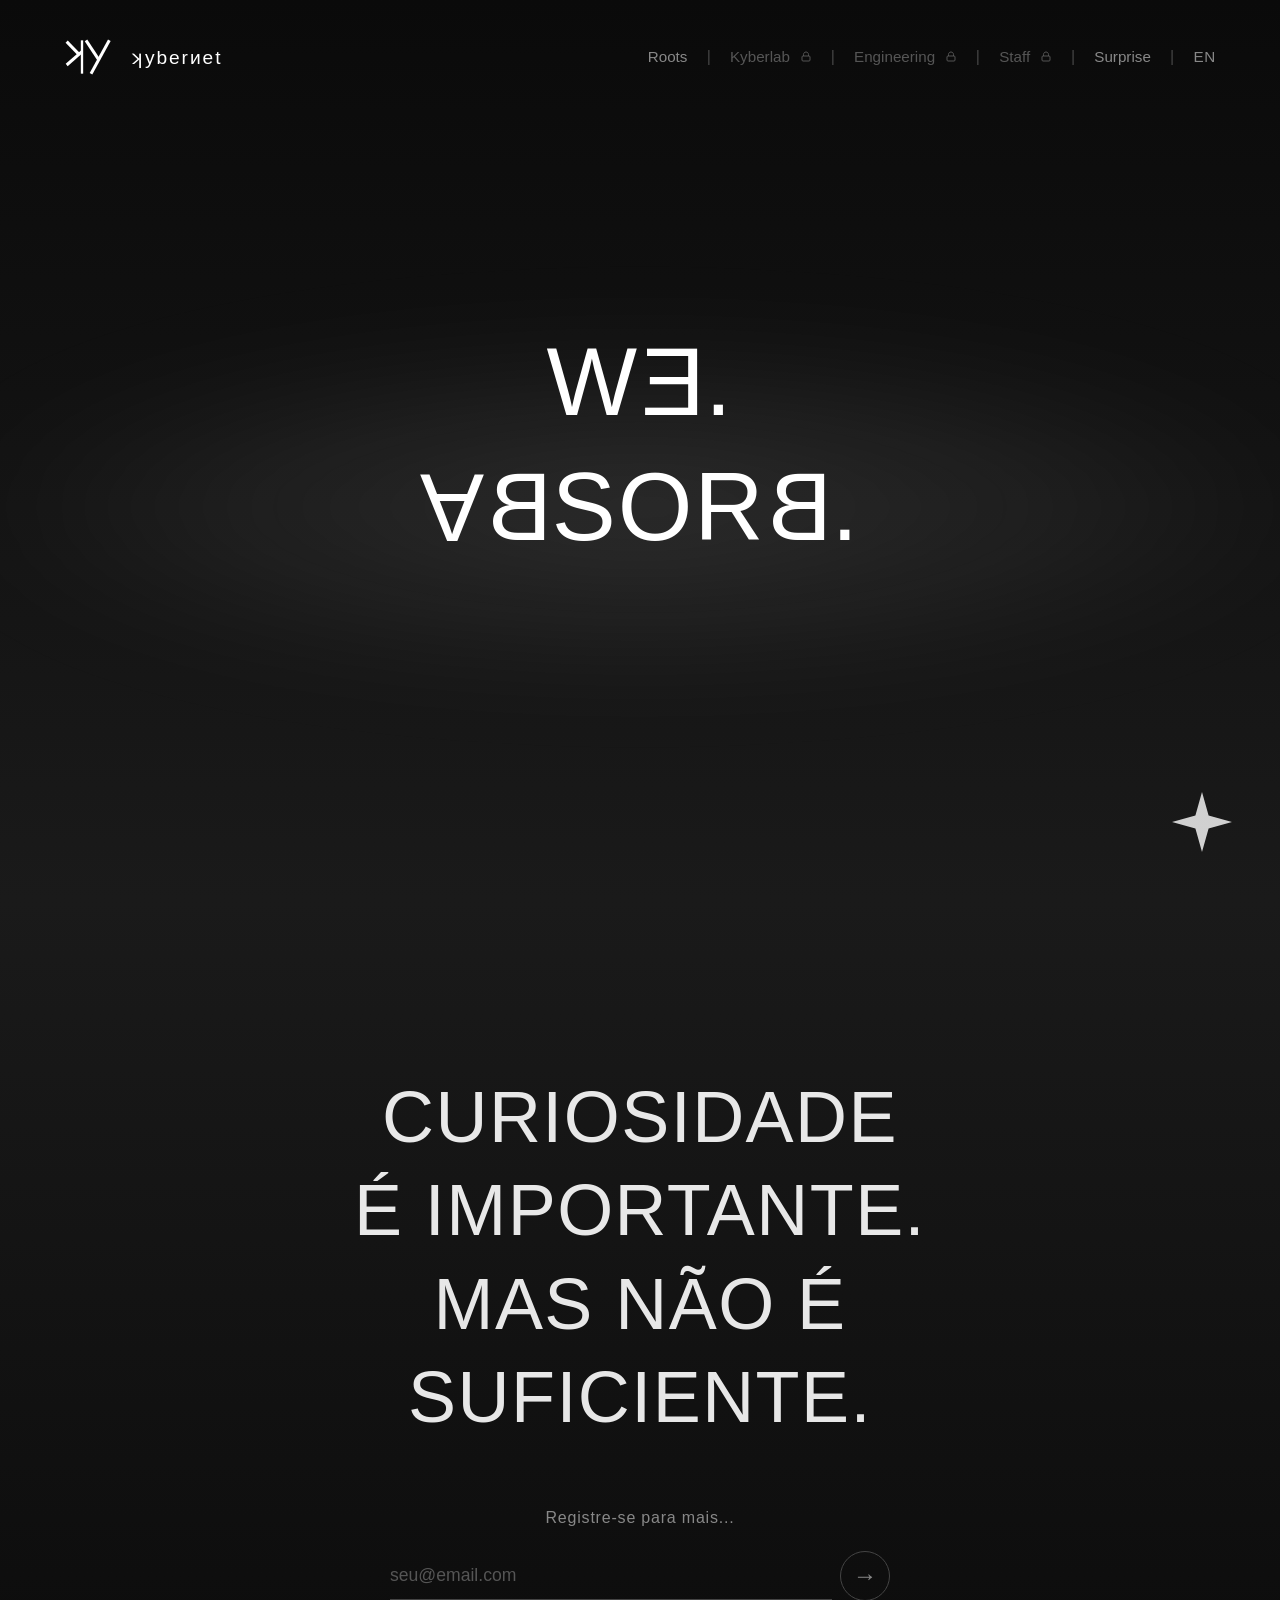
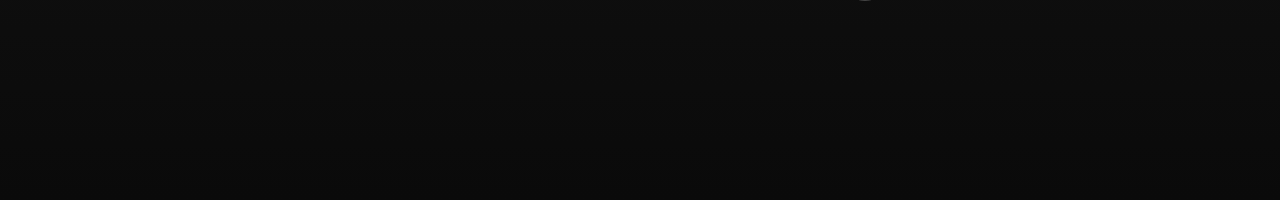
==== index.html @ d8500f0b "Initial commit — modular static site - Extracted CSS, JS and SVG from monolithic HTML - Multi-page s" ====
<!DOCTYPE html>
<html lang="en">
<head>
    <meta charset="UTF-8">
    <meta name="viewport" content="width=device-width, initial-scale=1.0">
    <title>ʞyberиet - We Absorb Complexity</title>
    <link rel="stylesheet" href="assets/css/base.css">
    <link rel="stylesheet" href="assets/css/nav.css">
    <link rel="stylesheet" href="assets/css/hero.css">
    <link rel="stylesheet" href="assets/css/registration.css">
    <link rel="stylesheet" href="assets/css/overlays.css">
    <link rel="stylesheet" href="assets/css/components.css">
</head>
<body>
    <div class="hero-section">
        <!-- Navigation -->
        <nav>
            <div class="logo-container">
                <svg width="50" height="50" viewBox="0 0 150 150" xmlns="http://www.w3.org/2000/svg">
                    <!-- ʞ -->
                    <line x1="54" y1="25" x2="54" y2="125"
                          stroke="#ffffff" stroke-width="7" stroke-linecap="butt"/>
                    <line x1="54" y1="59" x2="8" y2="99"
                          stroke="#ffffff" stroke-width="9" stroke-linecap="butt"/>
                    <line x1="45" y1="67" x2="8" y2="29"
                          stroke="#ffffff" stroke-width="9" stroke-linecap="butt"/>
                    <!-- y -->
                    <line x1="66" y1="25" x2="104" y2="83"
                          stroke="#ffffff" stroke-width="9" stroke-linecap="butt"/>
                    <line x1="136" y1="25" x2="81" y2="125"
                          stroke="#ffffff" stroke-width="9" stroke-linecap="butt"/>
                </svg>
                <span class="logo-text">ʞyberиet</span>
            </div>
            <ul class="nav-links">
                <li><a href="#roots">Roots</a></li>
                <li class="separator">|</li>
                <li>
                    <a href="#kyberlab" class="locked">
                        Kyberlab
                        <svg class="lock-icon" width="12" height="12" viewBox="0 0 12 12" xmlns="http://www.w3.org/2000/svg">
                            <rect x="2" y="5" width="8" height="5" rx="1" fill="none" stroke="currentColor" stroke-width="1"/>
                            <path d="M 3.5 5 V 3.5 C 3.5 2.12 4.62 1 6 1 C 7.38 1 8.5 2.12 8.5 3.5 V 5" fill="none" stroke="currentColor" stroke-width="1"/>
                        </svg>
                    </a>
                </li>
                <li class="separator">|</li>
                <li>
                    <a href="#engineering" class="locked">
                        Engineering
                        <svg class="lock-icon" width="12" height="12" viewBox="0 0 12 12" xmlns="http://www.w3.org/2000/svg">
                            <rect x="2" y="5" width="8" height="5" rx="1" fill="none" stroke="currentColor" stroke-width="1"/>
                            <path d="M 3.5 5 V 3.5 C 3.5 2.12 4.62 1 6 1 C 7.38 1 8.5 2.12 8.5 3.5 V 5" fill="none" stroke="currentColor" stroke-width="1"/>
                        </svg>
                    </a>
                </li>
                <li class="separator">|</li>
                <li>
                    <a href="#staff" class="locked">
                        Staff
                        <svg class="lock-icon" width="12" height="12" viewBox="0 0 12 12" xmlns="http://www.w3.org/2000/svg">
                            <rect x="2" y="5" width="8" height="5" rx="1" fill="none" stroke="currentColor" stroke-width="1"/>
                            <path d="M 3.5 5 V 3.5 C 3.5 2.12 4.62 1 6 1 C 7.38 1 8.5 2.12 8.5 3.5 V 5" fill="none" stroke="currentColor" stroke-width="1"/>
                        </svg>
                    </a>
                </li>
                <li class="separator">|</li>
                <li><a style="cursor: pointer;" id="surpriseLink">Surprise</a></li>
                <li class="separator">|</li>
                <li><button id="langToggle" class="lang-toggle" data-i18n="lang-toggle">EN</button></li>
            </ul>
        </nav>

        <!-- Hero Content -->
        <div class="hero-content">
            <div class="hero-text-container">
                <div class="hero-text">
                    <div class="word" id="word-we">W<span class="flip-h">E</span>.</div>
                    <div class="word" id="word-absorb"><span class="flip-v">A</span><span class="flip-h">B</span>SOR<span class="flip-h">B</span>.</div>
                    <div class="word" id="word-complexity">COM<span class="flip-h">P</span>L<span class="flip-h">E</span>XITY.</div>
                </div>
            </div>
        </div>

        <!-- Scroll Indicator -->
        <div class="scroll-indicator">
            <svg class="scroll-arrow" width="20" height="60" viewBox="0 0 20 60" xmlns="http://www.w3.org/2000/svg">
                <line x1="10" y1="0" x2="10" y2="50" stroke="#999" stroke-width="1.5"/>
                <polyline points="5,45 10,52 15,45" fill="none" stroke="#999" stroke-width="1.5" stroke-linecap="round" stroke-linejoin="round"/>
            </svg>
            <div class="scroll-text" data-i18n="scroll-text">Scroll down</div>
        </div>

        <!-- Star Decoration -->
        <div class="star-decoration">
            <svg viewBox="0 0 100 100">
                <path d="M 50 0 L 61 39 L 100 50 L 61 61 L 50 100 L 39 61 L 0 50 L 39 39 Z" />
            </svg>
        </div>
    </div>

    <!-- Second Section - Email Registration -->
    <div class="registration-section" id="register">
        <div class="registration-content">
            <div class="registration-text-container">
                <div class="registration-text">
                    <div class="reg-word" data-i18n="reg-line-1">CURIOSITY</div>
                    <div class="reg-word" data-i18n="reg-line-2">IS IMPORTANT.</div>
                    <div class="reg-word" data-i18n="reg-line-3">BUT IS NOT</div>
                    <div class="reg-word" data-i18n="reg-line-4">ENOUGH.</div>
                </div>
            </div>

            <div class="email-form-container">
                <p class="form-label" data-i18n="form-label">Register for more...</p>
                <form class="email-form">
                    <input
                        type="email"
                        placeholder="your@email.com"
                        data-i18n-placeholder="email-placeholder"
                        required
                        class="email-input"
                    />
                    <button type="submit" class="submit-btn">→</button>
                </form>
                <p class="email-taunt"></p>
            </div>
        </div>
    </div>

    <!-- Surprise Section (hidden by default) -->
    <div class="surprise-section" id="surpriseSection">
        <div class="surprise-content">
            <div class="surprise-image-container">
                <img src="Ducreux1.jpg" class="surprise-image" alt="Surprise"/>
            </div>

            <div class="surprise-text-container">
                <div class="surprise-text">
                    <div class="surprise-word" data-i18n="surprise-line-1">REALLY THOUGHT</div>
                    <div class="surprise-word" data-i18n="surprise-line-2">YOU'D GET A</div>
                    <div class="surprise-word" data-i18n="surprise-line-3">SURPRISE?</div>
                    <div class="surprise-word" data-i18n="surprise-line-4">YOU GOTTA EARN IT.</div>
                </div>
            </div>

            <div class="email-form-container">
                <p class="form-label" data-i18n="surprise-label">Register for more...</p>
                <form class="email-form surprise-form">
                    <input
                        type="email"
                        placeholder="your@email.com"
                        data-i18n-placeholder="email-placeholder"
                        required
                        class="email-input"
                    />
                    <button type="submit" class="submit-btn">→</button>
                </form>
                <p class="email-taunt"></p>
            </div>
        </div>

        <div class="back-link" id="backToHome">
            <svg class="back-arrow" width="60" height="20" viewBox="0 0 60 20" xmlns="http://www.w3.org/2000/svg">
                <line x1="10" y1="10" x2="58" y2="10" stroke="#999" stroke-width="1.5"/>
                <polyline points="15,5 8,10 15,15" fill="none" stroke="#999" stroke-width="1.5" stroke-linecap="round" stroke-linejoin="round"/>
            </svg>
            <span class="back-text" data-i18n="back-home">Back to home</span>
        </div>
    </div>

    <!-- Roots Section (hidden by default) -->
    <div class="roots-section" id="rootsSection">
        <canvas id="automataCanvas"></canvas>

        <div class="roots-back-link" id="backFromRoots">
            <svg class="back-arrow" width="60" height="20" viewBox="0 0 60 20" xmlns="http://www.w3.org/2000/svg">
                <line x1="10" y1="10" x2="58" y2="10" stroke="#999" stroke-width="1.5"/>
                <polyline points="15,5 8,10 15,15" fill="none" stroke="#999" stroke-width="1.5" stroke-linecap="round" stroke-linejoin="round"/>
            </svg>
            <span class="back-text" data-i18n="back-home">Back to home</span>
        </div>
    </div>

    <script src="assets/js/i18n.js"></script>
    <script src="assets/js/automata.js"></script>
    <script src="assets/js/overlays.js"></script>
    <script src="assets/js/main.js"></script>
</body>
</html>
---- assets/css/base.css ----
* {
    margin: 0;
    padding: 0;
    box-sizing: border-box;
}

body {
    font-family: -apple-system, BlinkMacSystemFont, 'Segoe UI', sans-serif;
    background: #0a0a0a;
    color: #ffffff;
    overflow-x: hidden;
}
---- assets/css/nav.css ----
nav {
    display: flex;
    justify-content: space-between;
    align-items: center;
    padding: 2rem 4rem;
    position: relative;
    z-index: 100;
}

.logo-container {
    display: flex;
    align-items: center;
    gap: 1rem;
}

.logo-container svg {
    display: block;
}

.logo-text {
    font-size: 1.2rem;
    letter-spacing: 0.1em;
    color: #ffffff;
}

.nav-links {
    display: flex;
    gap: 1rem;
    list-style: none;
    align-items: center;
}

.nav-links .separator {
    color: #444;
    user-select: none;
    margin: 0 0.2rem;
}

.nav-links a {
    color: #888;
    text-decoration: none;
    font-size: 0.95rem;
    transition: color 0.3s;
    white-space: nowrap;
    display: inline-flex;
    align-items: center;
    gap: 0.4rem;
}

.nav-links a:hover {
    color: #ffffff;
}

.nav-links a.locked {
    cursor: not-allowed;
    opacity: 0.6;
}

.lock-icon {
    display: inline-block;
    vertical-align: middle;
    margin-left: 0.2rem;
}

/* Language toggle */
.lang-toggle {
    background: transparent;
    border: none;
    color: #888;
    font-size: 0.95rem;
    font-family: inherit;
    cursor: pointer;
    padding: 0;
    transition: color 0.3s;
    letter-spacing: 0.05em;
}

.lang-toggle:hover {
    color: #ffffff;
}

@media (max-width: 768px) {
    nav {
        padding: 1.5rem 2rem;
        flex-direction: column;
        gap: 1.5rem;
    }

    .nav-links {
        gap: 1.5rem;
        font-size: 0.85rem;
    }
}
---- assets/css/hero.css ----
.hero-section {
    min-height: 100vh;
    display: flex;
    flex-direction: column;
    position: relative;
    background: linear-gradient(180deg, #0a0a0a 0%, #1a1a1a 100%);
}

.hero-content {
    flex: 1;
    display: flex;
    flex-direction: column;
    justify-content: center;
    align-items: center;
    padding: 4rem 2rem;
}

.hero-text-container {
    width: 100%;
    max-width: 1200px;
    display: flex;
    justify-content: center;
    align-items: center;
    position: relative;
}

/* Fog/Glow effect behind text */
.hero-text-container::before {
    content: '';
    position: absolute;
    top: 50%;
    left: 50%;
    transform: translate(-50%, -50%);
    width: 120%;
    height: 90%;
    background: radial-gradient(ellipse, rgba(255,255,255,0.12) 0%, rgba(255,255,255,0.06) 40%, transparent 70%);
    filter: blur(60px);
    z-index: 0;
    pointer-events: none;
}

.hero-text {
    font-family: 'Arial', sans-serif;
    font-size: clamp(2rem, 8vw, 6rem);
    font-weight: 300;
    line-height: 1.3;
    text-align: center;
    letter-spacing: 0.02em;
    color: #ffffff;
    position: relative;
}

.hero-text::before {
    content: attr(data-text);
    position: absolute;
    top: 0;
    left: 0;
    right: 0;
    z-index: -1;
    filter: blur(60px);
    opacity: 0.4;
    color: #ffffff;
}

/* Word animations */
.word {
    display: block;
    opacity: 0;
    transform: translateY(30px);
    position: relative;
    z-index: 1;
}

.word.animate {
    animation: fadeInUp 1.2s cubic-bezier(0.4, 0, 0.2, 1) forwards;
}

@keyframes fadeInUp {
    to {
        opacity: 1;
        transform: translateY(0);
    }
}

/* Character transformations */
.flip-v {
    display: inline-block;
    transform: scaleY(-1);
}

.flip-h {
    display: inline-block;
    transform: scaleX(-1);
}

.rotate-180 {
    display: inline-block;
    transform: rotate(180deg);
}

/* Scroll Indicator */
.scroll-indicator {
    position: absolute;
    bottom: 3rem;
    left: 50%;
    transform: translateX(-50%);
    display: flex;
    flex-direction: column;
    align-items: center;
    gap: 1rem;
    color: #999;
    opacity: 0;
    transition: opacity 0.6s ease;
    cursor: pointer;
}

.scroll-indicator.visible {
    opacity: 1;
}

.scroll-indicator:hover .scroll-arrow {
    stroke: #ffffff;
}

.scroll-indicator:hover .scroll-text {
    color: #ffffff;
}

.scroll-arrow {
    display: block;
}

.scroll-text {
    font-size: 0.9rem;
    letter-spacing: 0.05em;
}

/* Star Decoration */
.star-decoration {
    position: absolute;
    bottom: 3rem;
    right: 3rem;
    width: 60px;
    height: 60px;
    opacity: 0.8;
}

.star-decoration svg {
    width: 100%;
    height: 100%;
    fill: #ffffff;
}

@media (max-width: 768px) {
    .hero-text {
        font-size: clamp(1.5rem, 7vw, 4rem);
    }
}
---- assets/css/registration.css ----
.registration-section {
    min-height: 100vh;
    display: flex;
    flex-direction: column;
    justify-content: center;
    align-items: center;
    padding: 4rem 2rem;
    background: linear-gradient(180deg, #1a1a1a 0%, #0a0a0a 100%);
    position: relative;
}

.registration-content {
    width: 100%;
    max-width: 800px;
    display: flex;
    flex-direction: column;
    align-items: center;
    gap: 4rem;
}

.registration-text-container {
    width: 100%;
}

.registration-text {
    font-family: 'Arial', sans-serif;
    font-size: clamp(1.8rem, 6vw, 4.5rem);
    font-weight: 300;
    line-height: 1.3;
    text-align: center;
    letter-spacing: 0.02em;
    color: #ffffff;
}

.reg-word {
    display: block;
    opacity: 0.9;
}
---- assets/css/overlays.css ----
/* ── Shared overlay base ── */
.surprise-section,
.roots-section {
    position: fixed;
    top: 0;
    left: 0;
    width: 100%;
    height: 100vh;
    z-index: 1000;
    opacity: 0;
    visibility: hidden;
    transition: opacity 0.5s ease, visibility 0.5s ease;
}

.surprise-section.active,
.roots-section.active {
    opacity: 1;
    visibility: visible;
}

/* ── Surprise Section ── */
.surprise-section {
    background: linear-gradient(180deg, #0a0a0a 0%, #1a1a1a 100%);
    padding: 3rem;
    overflow-y: auto;
}

.surprise-content {
    width: 100%;
    max-width: 800px;
    margin: 0 auto;
    display: flex;
    flex-direction: column;
    align-items: center;
    gap: 3rem;
    padding-bottom: 8rem;
}

.surprise-image-container {
    width: 300px;
    height: 300px;
    border-radius: 50%;
    overflow: hidden;
    border: 3px solid #333;
    box-shadow: 0 0 40px rgba(255,255,255,0.1);
    flex-shrink: 0;
}

.surprise-image {
    width: 100%;
    height: 100%;
    object-fit: cover;
    object-position: center 15%;
}

.surprise-text-container {
    width: 100%;
}

.surprise-text {
    font-family: 'Arial', sans-serif;
    font-size: clamp(1.5rem, 5vw, 3.5rem);
    font-weight: 300;
    line-height: 1.3;
    text-align: center;
    letter-spacing: 0.02em;
    color: #ffffff;
}

.surprise-word {
    display: block;
    opacity: 0.9;
}

/* ── Roots Section ── */
.roots-section {
    background: #000000;
}

#automataCanvas {
    width: 100%;
    height: 100%;
    display: block;
}

.roots-back-link {
    position: fixed;
    top: 3rem;
    left: 3rem;
    z-index: 1001;
    display: flex;
    align-items: center;
    gap: 1rem;
    cursor: pointer;
}

.roots-back-link:hover .back-arrow {
    stroke: #ffffff;
}

.roots-back-link:hover .back-text {
    color: #ffffff;
}
---- assets/css/components.css ----
/* ── Email Form ── */
.email-form-container {
    width: 100%;
    max-width: 500px;
    text-align: center;
}

.form-label {
    font-size: 1rem;
    color: #888;
    margin-bottom: 1.5rem;
    letter-spacing: 0.05em;
}

.email-form {
    display: flex;
    gap: 0.5rem;
    align-items: center;
}

.email-input {
    flex: 1;
    background: transparent;
    border: none;
    border-bottom: 1px solid #444;
    color: #ffffff;
    font-size: 1.1rem;
    padding: 0.8rem 0;
    outline: none;
    transition: border-color 0.3s;
}

.email-input::placeholder {
    color: #555;
}

.email-input:focus {
    border-bottom-color: #888;
}

.submit-btn {
    background: transparent;
    border: 1px solid #444;
    color: #888;
    font-size: 1.5rem;
    width: 50px;
    height: 50px;
    border-radius: 50%;
    cursor: pointer;
    transition: all 0.3s;
    display: flex;
    align-items: center;
    justify-content: center;
}

.submit-btn:hover {
    border-color: #ffffff;
    color: #ffffff;
    transform: translateX(3px);
}

/* ── Email Taunt ── */
.email-taunt {
    min-height: 1.2em;
    margin-top: 0.75rem;
    font-size: 0.85rem;
    letter-spacing: 0.04em;
    color: #cc2222;
}

/* ── Back Link (shared by Surprise and Roots) ── */
.back-link {
    position: fixed;
    top: 3rem;
    left: 3rem;
    z-index: 1001;
    display: flex;
    align-items: center;
    gap: 1rem;
    cursor: pointer;
}

.back-link:hover .back-arrow {
    stroke: #ffffff;
}

.back-link:hover .back-text {
    color: #ffffff;
}

.back-arrow {
    display: block;
}

.back-text {
    color: #888;
    font-size: 0.9rem;
    letter-spacing: 0.05em;
    transition: color 0.3s;
}
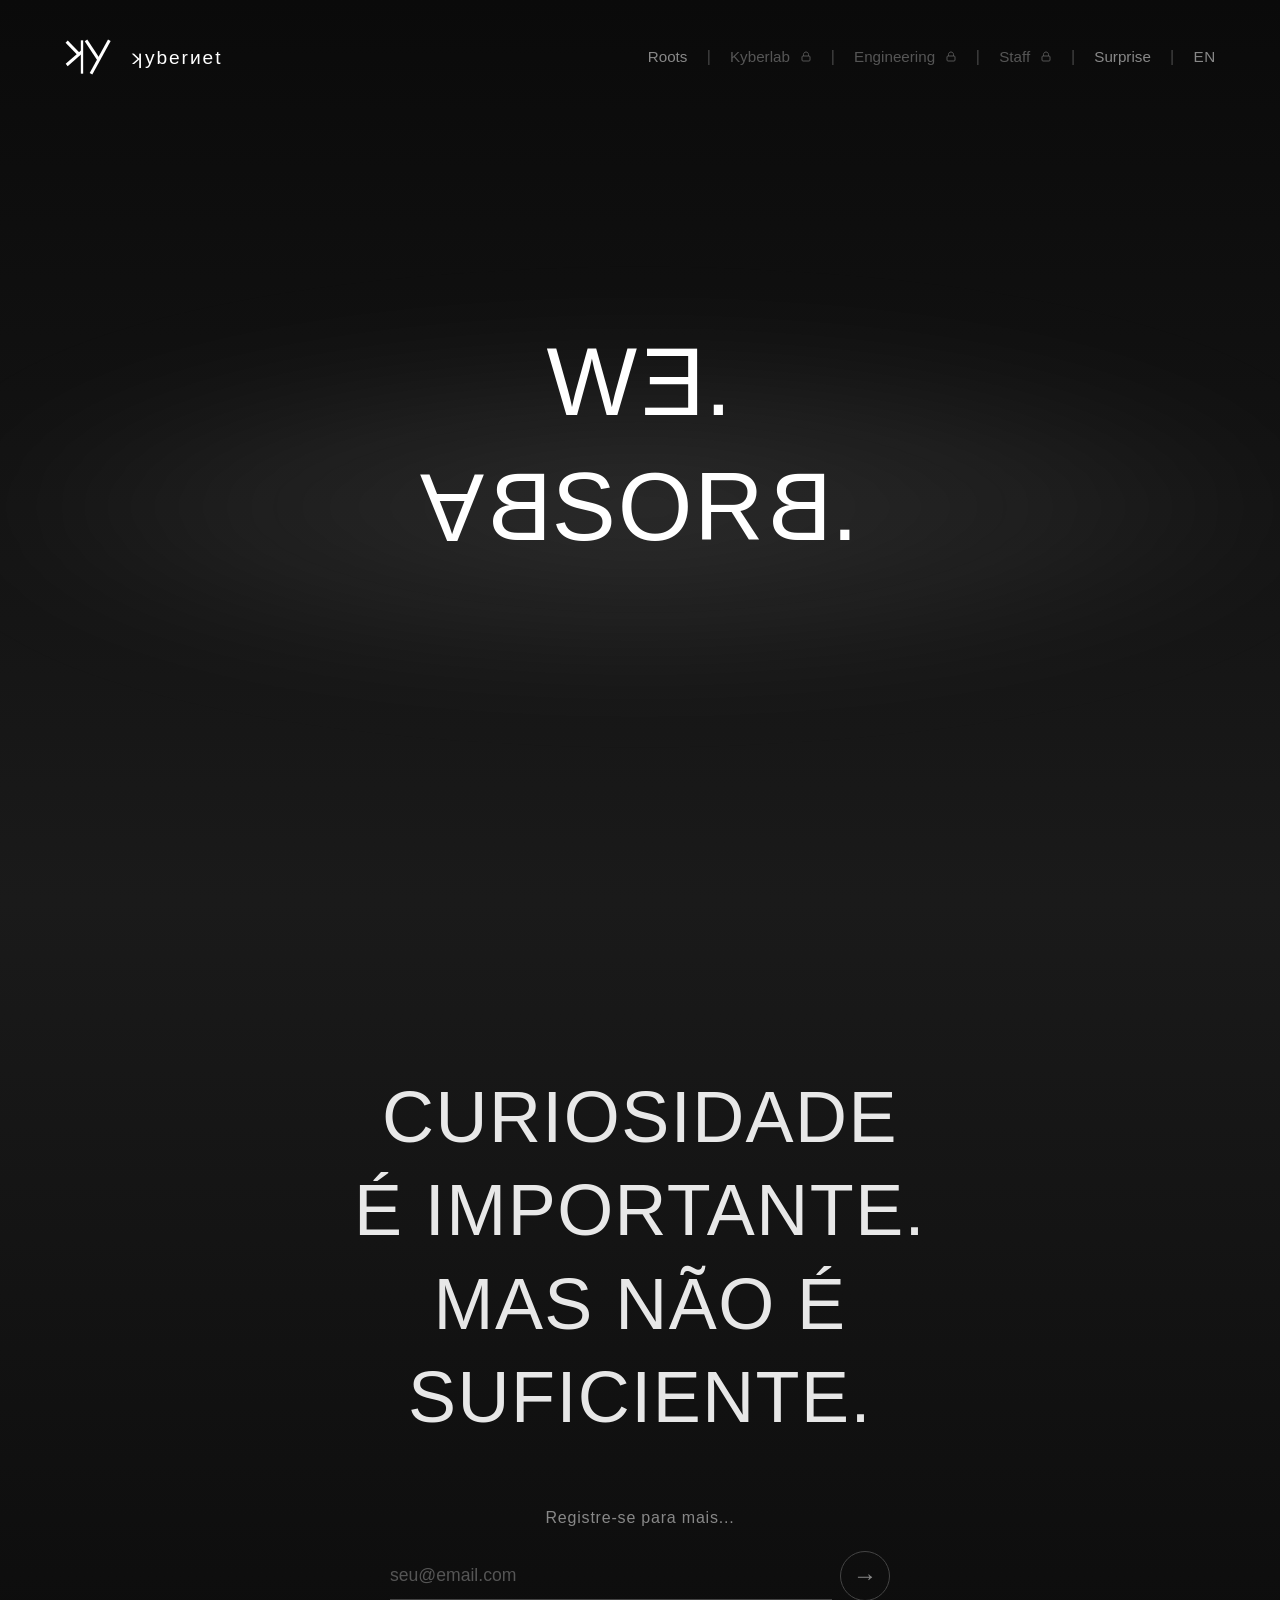
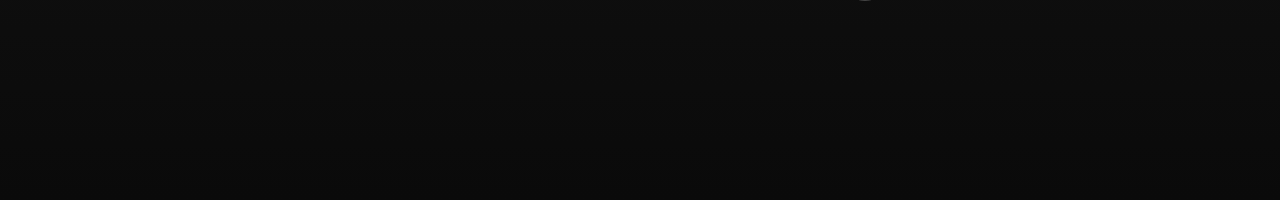
==== commit 95f60791: "remove: Gemini star watermark from hero section" ====
--- a/index.html
+++ b/index.html
@@ -91,12 +91,6 @@
             <div class="scroll-text" data-i18n="scroll-text">Scroll down</div>
         </div>
 
-        <!-- Star Decoration -->
-        <div class="star-decoration">
-            <svg viewBox="0 0 100 100">
-                <path d="M 50 0 L 61 39 L 100 50 L 61 61 L 50 100 L 39 61 L 0 50 L 39 39 Z" />
-            </svg>
-        </div>
     </div>
 
     <!-- Second Section - Email Registration -->
--- a/assets/css/base.css
+++ b/assets/css/base.css
@@ -10,3 +10,17 @@
     color: #ffffff;
     overflow-x: hidden;
 }
+
+@keyframes shake {
+    0%, 100% { transform: translateX(0); }
+    15%       { transform: translateX(-10px); }
+    30%       { transform: translateX(10px); }
+    45%       { transform: translateX(-8px); }
+    60%       { transform: translateX(8px); }
+    75%       { transform: translateX(-4px); }
+    90%       { transform: translateX(4px); }
+}
+
+body.shake {
+    animation: shake 0.7s ease-in-out;
+}
--- a/assets/css/hero.css
+++ b/assets/css/hero.css
@@ -135,22 +135,6 @@
     letter-spacing: 0.05em;
 }
 
-/* Star Decoration */
-.star-decoration {
-    position: absolute;
-    bottom: 3rem;
-    right: 3rem;
-    width: 60px;
-    height: 60px;
-    opacity: 0.8;
-}
-
-.star-decoration svg {
-    width: 100%;
-    height: 100%;
-    fill: #ffffff;
-}
-
 @media (max-width: 768px) {
     .hero-text {
         font-size: clamp(1.5rem, 7vw, 4rem);
--- a/assets/css/components.css
+++ b/assets/css/components.css
@@ -59,6 +59,13 @@
     transform: translateX(3px);
 }
 
+.submit-btn.submit-error {
+    border-color: #cc2222;
+    color: #cc2222;
+    transform: none;
+    transition: border-color 0.1s, color 0.1s;
+}
+
 /* ── Email Taunt ── */
 .email-taunt {
     min-height: 1.2em;
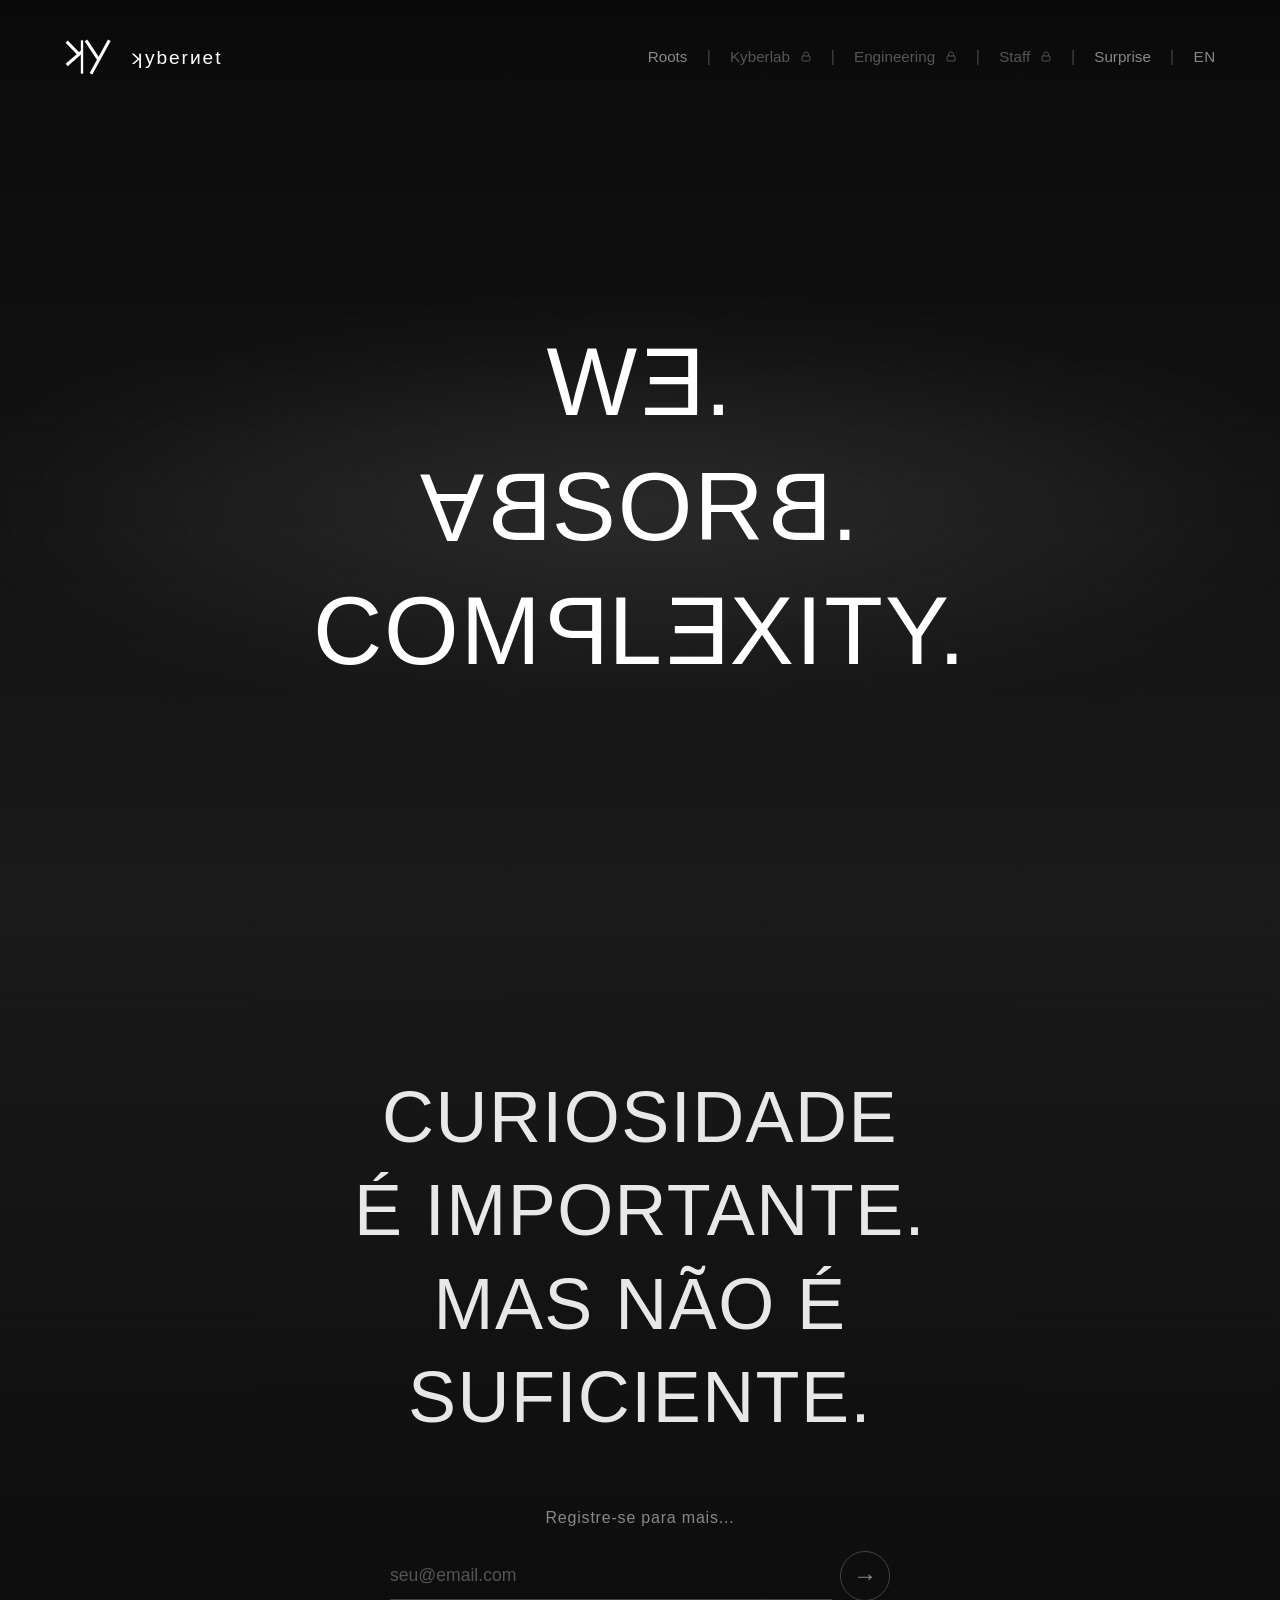
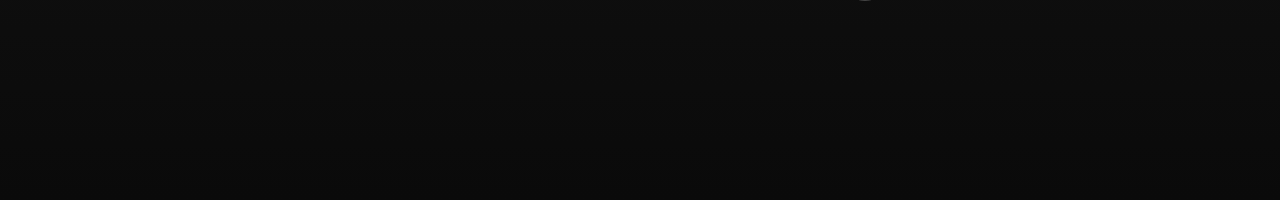
==== commit b738a009: "Phase 6: metadados e SEO - Favicon SVG com fundo escuro (assets/svg/favicon.svg) - <title> atualizad" ====
--- a/index.html
+++ b/index.html
@@ -3,7 +3,13 @@
 <head>
     <meta charset="UTF-8">
     <meta name="viewport" content="width=device-width, initial-scale=1.0">
-    <title>ʞyberиet - We Absorb Complexity</title>
+    <title>ʞyberиet — Poetry in Simulation</title>
+    <meta name="description" content="Poetry in Simulation">
+    <meta property="og:title" content="ʞyberиet — Poetry in Simulation">
+    <meta property="og:description" content="Poetry in Simulation">
+    <meta property="og:url" content="https://kybernet.net">
+    <meta property="og:type" content="website">
+    <link rel="icon" type="image/svg+xml" href="assets/svg/favicon.svg">
     <link rel="stylesheet" href="assets/css/base.css">
     <link rel="stylesheet" href="assets/css/nav.css">
     <link rel="stylesheet" href="assets/css/hero.css">
@@ -36,7 +42,7 @@
                 <li><a href="#roots">Roots</a></li>
                 <li class="separator">|</li>
                 <li>
-                    <a href="#kyberlab" class="locked">
+                    <a href="#kyberlab" class="locked" tabindex="-1">
                         Kyberlab
                         <svg class="lock-icon" width="12" height="12" viewBox="0 0 12 12" xmlns="http://www.w3.org/2000/svg">
                             <rect x="2" y="5" width="8" height="5" rx="1" fill="none" stroke="currentColor" stroke-width="1"/>
@@ -46,7 +52,7 @@
                 </li>
                 <li class="separator">|</li>
                 <li>
-                    <a href="#engineering" class="locked">
+                    <a href="#engineering" class="locked" tabindex="-1">
                         Engineering
                         <svg class="lock-icon" width="12" height="12" viewBox="0 0 12 12" xmlns="http://www.w3.org/2000/svg">
                             <rect x="2" y="5" width="8" height="5" rx="1" fill="none" stroke="currentColor" stroke-width="1"/>
@@ -56,7 +62,7 @@
                 </li>
                 <li class="separator">|</li>
                 <li>
-                    <a href="#staff" class="locked">
+                    <a href="#staff" class="locked" tabindex="-1">
                         Staff
                         <svg class="lock-icon" width="12" height="12" viewBox="0 0 12 12" xmlns="http://www.w3.org/2000/svg">
                             <rect x="2" y="5" width="8" height="5" rx="1" fill="none" stroke="currentColor" stroke-width="1"/>
--- a/assets/css/base.css
+++ b/assets/css/base.css
@@ -24,3 +24,9 @@
 body.shake {
     animation: shake 0.7s ease-in-out;
 }
+
+@media (prefers-reduced-motion: reduce) {
+    body.shake {
+        animation: none;
+    }
+}
--- a/assets/css/nav.css
+++ b/assets/css/nav.css
@@ -87,7 +87,24 @@
     }
 
     .nav-links {
-        gap: 1.5rem;
+        gap: 0.6rem 1rem;
         font-size: 0.85rem;
+        flex-wrap: wrap;
+        justify-content: center;
     }
 }
+
+@media (max-width: 480px) {
+    nav {
+        padding: 1.25rem 1rem;
+    }
+
+    .nav-links {
+        gap: 0.5rem 0.75rem;
+        font-size: 0.8rem;
+    }
+
+    .nav-links .separator {
+        display: none;
+    }
+}
--- a/assets/css/hero.css
+++ b/assets/css/hero.css
@@ -139,4 +139,34 @@
     .hero-text {
         font-size: clamp(1.5rem, 7vw, 4rem);
     }
+
+    .hero-content {
+        padding: 2rem 1.5rem;
+    }
+
+    .scroll-indicator {
+        bottom: 1.5rem;
+    }
 }
+
+@media (max-width: 480px) {
+    .hero-text {
+        font-size: clamp(1.2rem, 10vw, 3rem);
+    }
+}
+
+@media (prefers-reduced-motion: reduce) {
+    .word {
+        opacity: 1;
+        transform: none;
+    }
+
+    .word.animate {
+        animation: none;
+    }
+
+    .scroll-indicator {
+        opacity: 1;
+        transition: none;
+    }
+}
